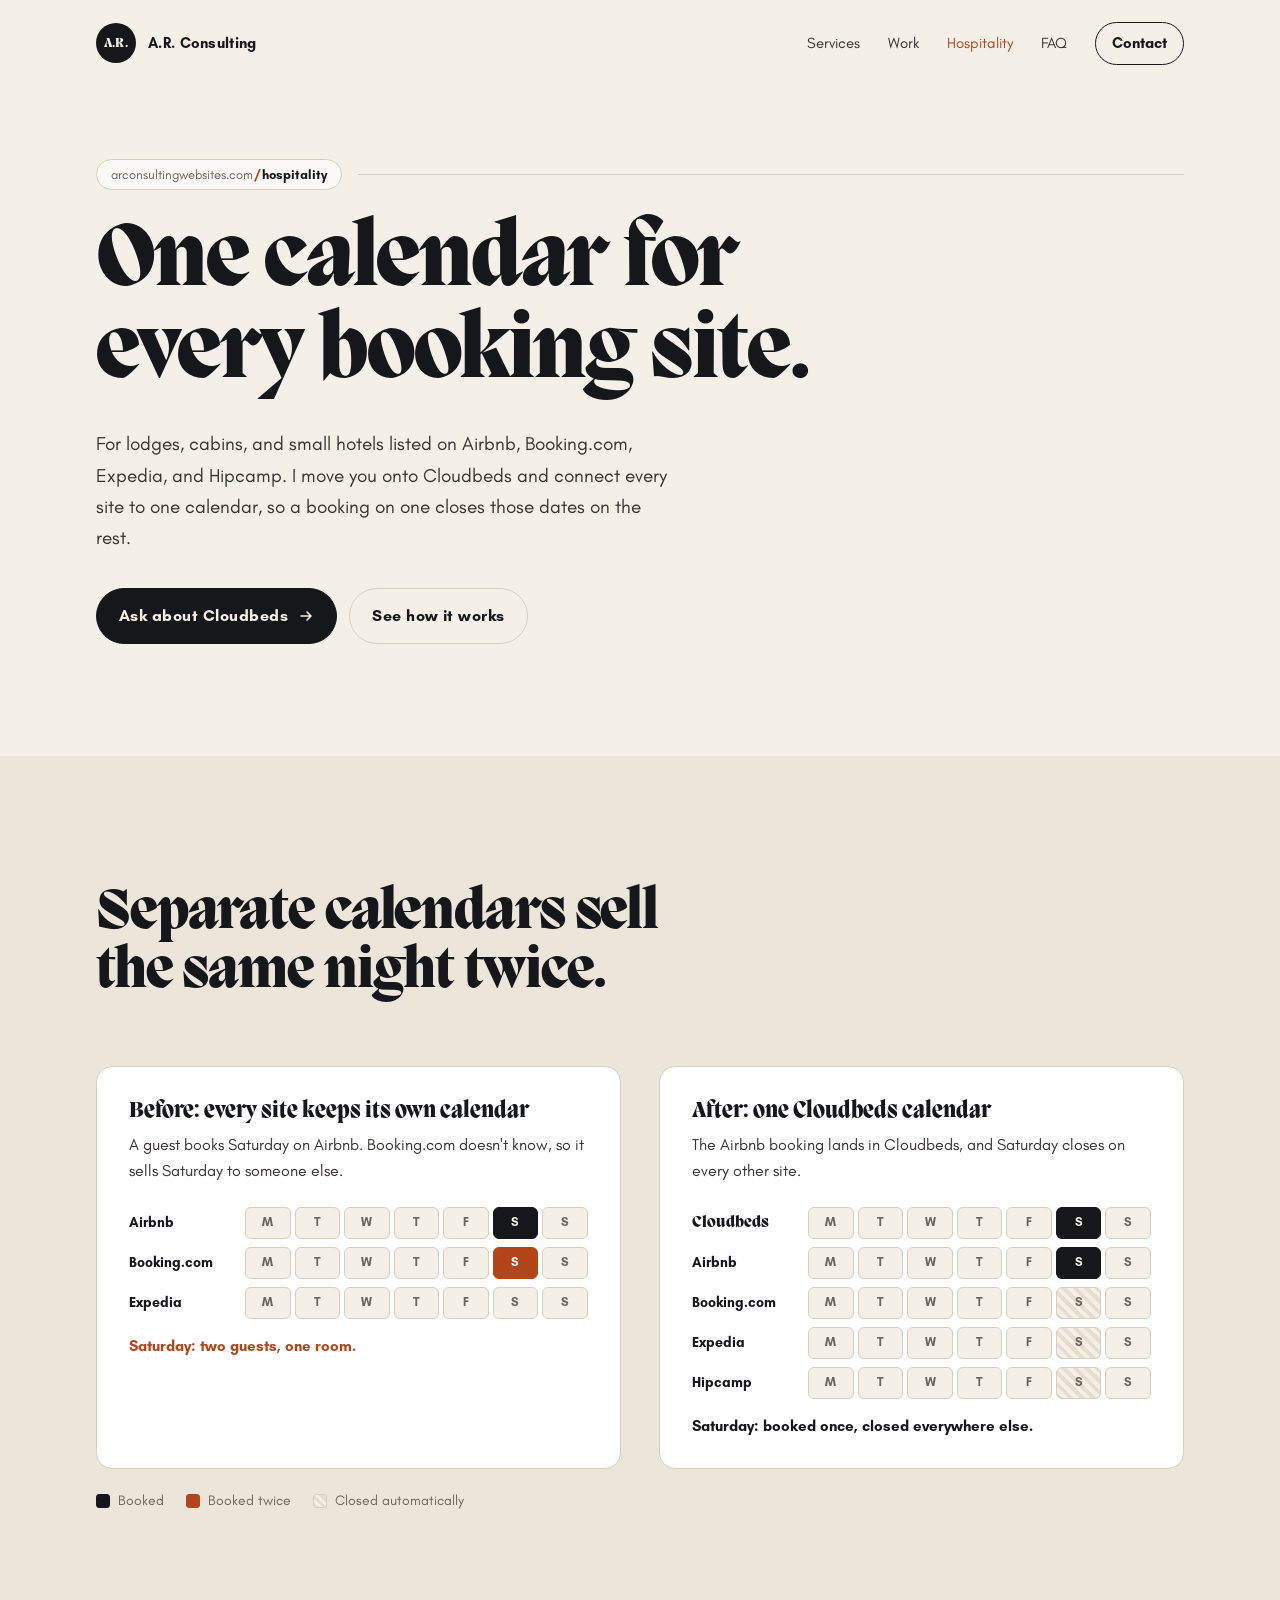
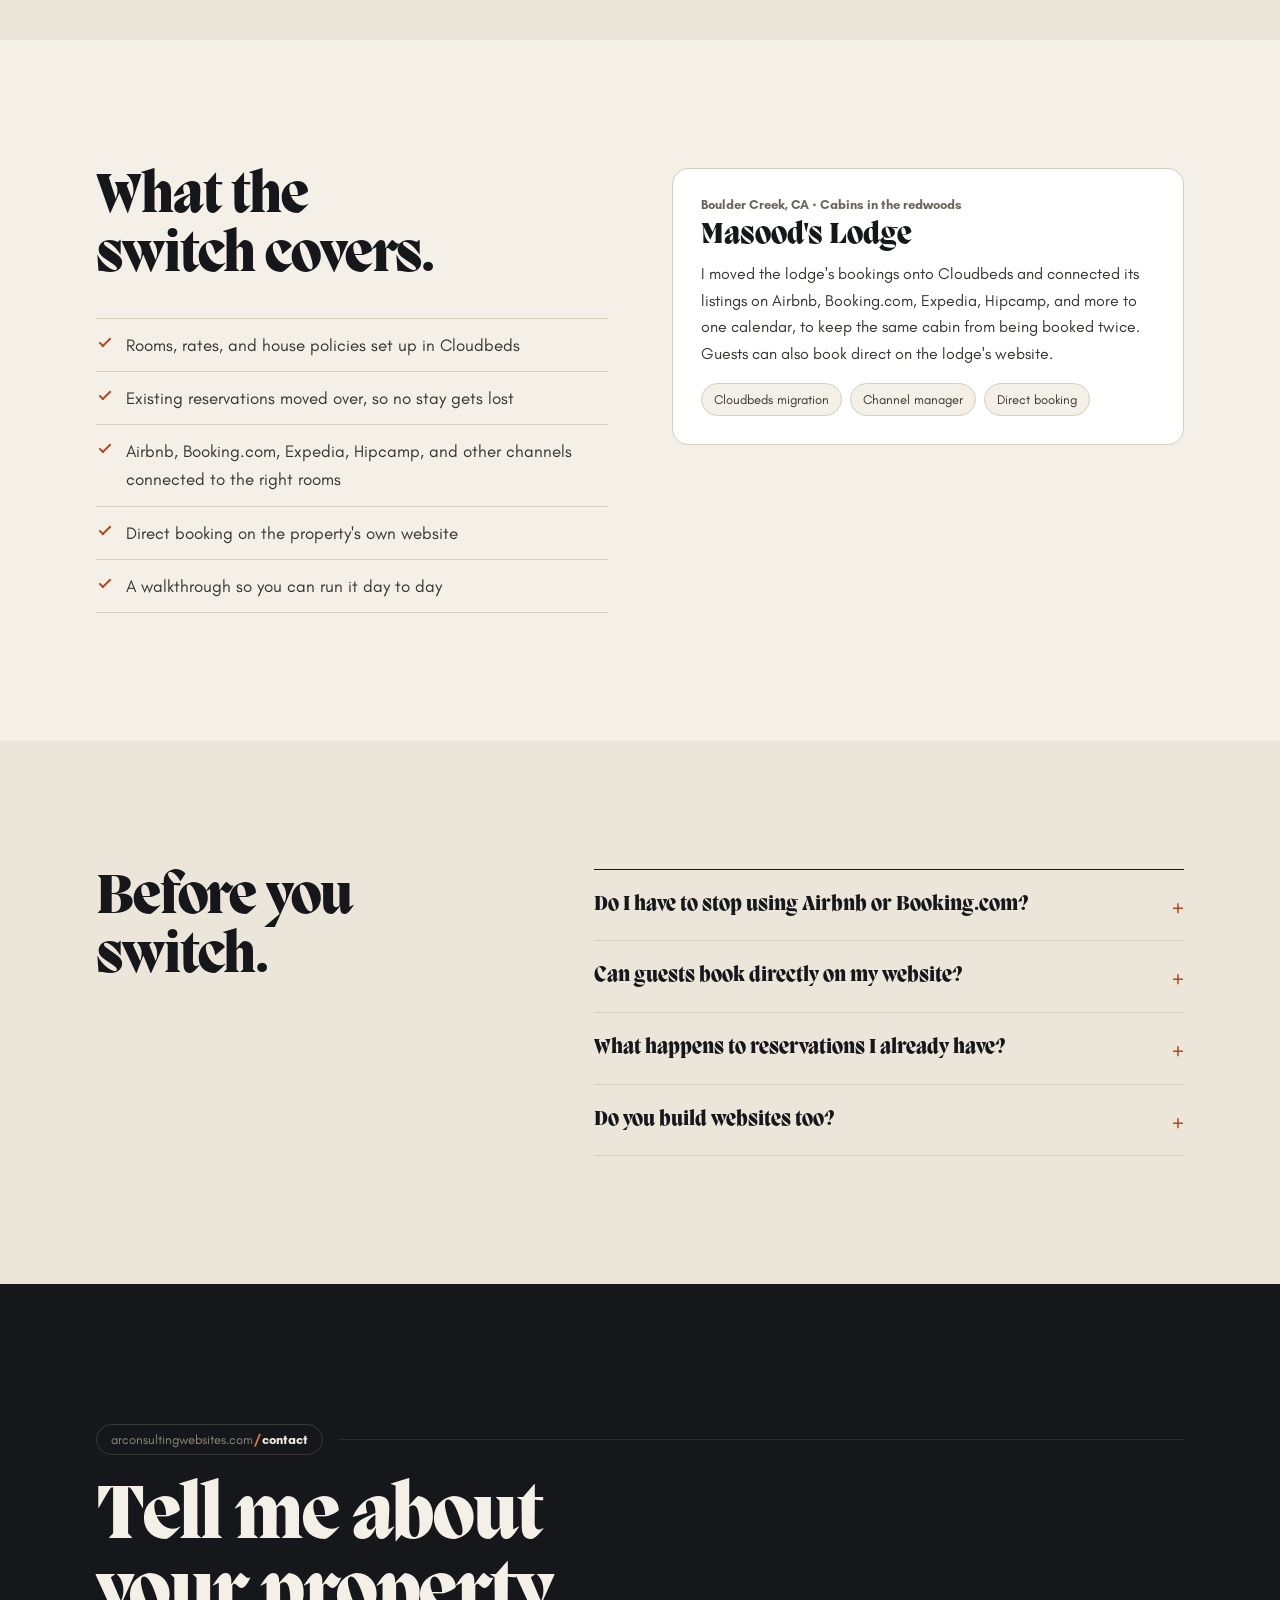
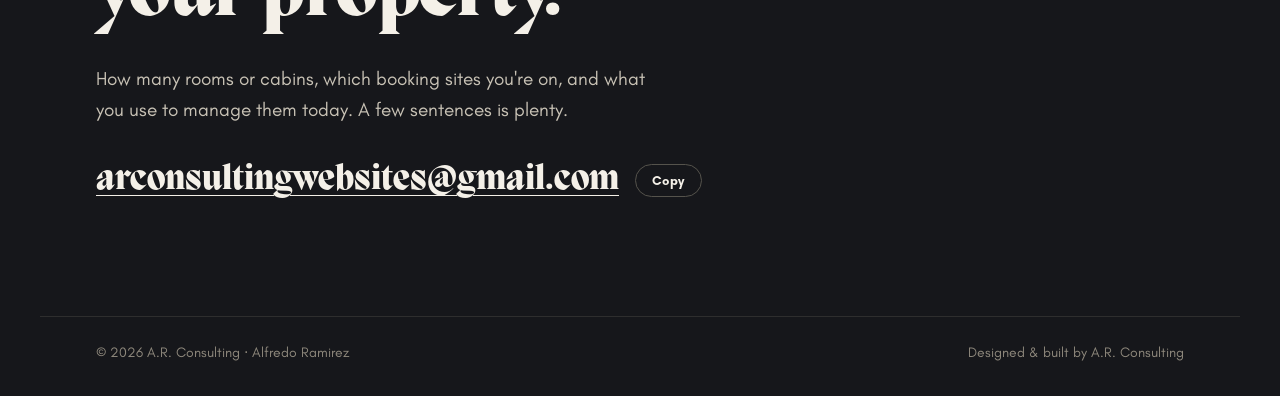
==== hospitality/index.html @ bae9ddf1 "Restructure: text hero, one-line services, /hospitality page, 404 section redirects, share images, W" ====
<!doctype html>
<html lang="en">
<head>
<meta charset="utf-8">
<meta name="viewport" content="width=device-width, initial-scale=1">
<title>Cloudbeds setup for lodges and small hotels | A.R. Consulting, Napa CA</title>
<meta name="description" content="Stop double bookings across Airbnb, Booking.com, Expedia, and Hipcamp. Alfredo Ramirez of A.R. Consulting moves lodges and small hotels onto Cloudbeds and connects every booking site to one calendar.">
<link rel="canonical" href="https://arconsultingwebsites.com/hospitality/">
<meta name="theme-color" content="#F4F0E8">
<meta property="og:type" content="website">
<meta property="og:site_name" content="A.R. Consulting">
<meta property="og:title" content="One calendar for every booking site · A.R. Consulting">
<meta property="og:description" content="Cloudbeds setup for lodges and small hotels: Airbnb, Booking.com, Expedia, and Hipcamp on one calendar.">
<meta property="og:url" content="https://arconsultingwebsites.com/hospitality/">
<meta property="og:image" content="https://arconsultingwebsites.com/assets/og-hospitality.jpg">
<meta property="og:image:width" content="1200">
<meta property="og:image:height" content="630">
<meta property="og:image:alt" content="One calendar for every booking site: Airbnb, Booking.com, Expedia, and Hipcamp connected to Cloudbeds.">
<meta name="twitter:card" content="summary_large_image">
<meta name="twitter:image" content="https://arconsultingwebsites.com/assets/og-hospitality.jpg">
<link rel="icon" href="../favicon.svg" type="image/svg+xml">
<link rel="preload" href="../fonts/migra/Migra-Extrabold.otf" as="font" type="font/otf" crossorigin>
<link rel="preload" href="../fonts/GlacialIndifference-Regular.woff2" as="font" type="font/woff2" crossorigin>
<link rel="stylesheet" href="../css/style.css?v=4">
<script>document.documentElement.classList.add('js')</script>
<script type="application/ld+json">
{"@context":"https://schema.org","@type":"Service","name":"Cloudbeds setup and channel manager migration","serviceType":"Hospitality booking system setup","description":"Moving lodges and small hotels onto Cloudbeds and connecting Airbnb, Booking.com, Expedia, Hipcamp, and the property's own website to one calendar to prevent double bookings.","url":"https://arconsultingwebsites.com/hospitality/","provider":{"@type":"ProfessionalService","name":"A.R. Consulting","url":"https://arconsultingwebsites.com/","email":"arconsultingwebsites@gmail.com","founder":{"@type":"Person","name":"Alfredo Ramirez"},"address":{"@type":"PostalAddress","addressLocality":"Napa","addressRegion":"CA","addressCountry":"US"}}}
</script>
</head>
<body>
<a class="skip" href="#main">Skip to content</a>

<header class="top wrap">
  <a class="brand" href="/"><span class="mono">A.R.</span><span class="brand-name">A.R. Consulting</span></a>
  <nav class="nav" aria-label="Main">
    <a href="/#services">Services</a><a href="/#work">Work</a><a href="/hospitality/" aria-current="page">Hospitality</a><a href="/#faq">FAQ</a>
    <a class="btn-sm" href="#contact">Contact</a>
  </nav>
</header>

<main id="main">
<section class="hero wrap" id="top">
  <div class="hero-copy">
    <div class="sec-top"><a class="path" href="#top"><span class="dom">arconsultingwebsites.com</span><b>/</b>hospitality</a></div>
    <h1 class="headline">One calendar for every booking site.</h1>
    <p class="sub">For lodges, cabins, and small hotels listed on Airbnb, Booking.com, Expedia, and Hipcamp. I move you onto Cloudbeds and connect every site to one calendar, so a booking on one closes those dates on the rest.</p>
    <div class="actions">
      <a class="btn" href="mailto:arconsultingwebsites@gmail.com?subject=Cloudbeds%20setup">Ask about Cloudbeds <svg class="arr" viewBox="0 0 16 16" width="16" height="16" aria-hidden="true"><path d="M3 8h10M9 4l4 4-4 4"/></svg></a>
      <a class="btn ghost" href="#how">See how it works</a>
    </div>
  </div>
</section>

<section class="section alt" id="how">
  <div class="wrap">
    <div class="sec-head" data-reveal>
      <h2 class="h2">Separate calendars sell the same night twice.</h2>
    </div>
    <div class="ba">
      <figure class="ba-panel" data-reveal>
        <p class="ba-title">Before: every site keeps its own calendar</p>
        <p class="ba-note">A guest books Saturday on Airbnb. Booking.com doesn't know, so it sells Saturday to someone else.</p>
        <div aria-hidden="true">
          <div class="cal"><span class="cal-name">Airbnb</span><ol class="days"><li>M</li><li>T</li><li>W</li><li>T</li><li>F</li><li class="booked">S</li><li>S</li></ol></div>
          <div class="cal"><span class="cal-name">Booking.com</span><ol class="days"><li>M</li><li>T</li><li>W</li><li>T</li><li>F</li><li class="clash">S</li><li>S</li></ol></div>
          <div class="cal"><span class="cal-name">Expedia</span><ol class="days"><li>M</li><li>T</li><li>W</li><li>T</li><li>F</li><li>S</li><li>S</li></ol></div>
        </div>
        <figcaption class="ba-flag">Saturday: two guests, one room.</figcaption>
      </figure>
      <figure class="ba-panel" data-reveal>
        <p class="ba-title">After: one Cloudbeds calendar</p>
        <p class="ba-note">The Airbnb booking lands in Cloudbeds, and Saturday closes on every other site.</p>
        <div aria-hidden="true">
          <div class="cal hubrow"><span class="cal-name">Cloudbeds</span><ol class="days"><li>M</li><li>T</li><li>W</li><li>T</li><li>F</li><li class="booked">S</li><li>S</li></ol></div>
          <div class="cal"><span class="cal-name">Airbnb</span><ol class="days"><li>M</li><li>T</li><li>W</li><li>T</li><li>F</li><li class="booked">S</li><li>S</li></ol></div>
          <div class="cal"><span class="cal-name">Booking.com</span><ol class="days"><li>M</li><li>T</li><li>W</li><li>T</li><li>F</li><li class="closed">S</li><li>S</li></ol></div>
          <div class="cal"><span class="cal-name">Expedia</span><ol class="days"><li>M</li><li>T</li><li>W</li><li>T</li><li>F</li><li class="closed">S</li><li>S</li></ol></div>
          <div class="cal"><span class="cal-name">Hipcamp</span><ol class="days"><li>M</li><li>T</li><li>W</li><li>T</li><li>F</li><li class="closed">S</li><li>S</li></ol></div>
        </div>
        <figcaption class="ba-flag good">Saturday: booked once, closed everywhere else.</figcaption>
      </figure>
    </div>
    <ul class="legend" aria-hidden="true"><li><i class="booked"></i>Booked</li><li><i class="clash"></i>Booked twice</li><li><i class="closed"></i>Closed automatically</li></ul>
  </div>
</section>

<section class="section" id="switch">
  <div class="wrap">
    <div class="hosp">
      <div data-reveal>
        <h2 class="h2">What the switch covers.</h2>
        <ul class="ticks">
          <li>Rooms, rates, and house policies set up in Cloudbeds</li>
          <li>Existing reservations moved over, so no stay gets lost</li>
          <li>Airbnb, Booking.com, Expedia, Hipcamp, and other channels connected to the right rooms</li>
          <li>Direct booking on the property's own website</li>
          <li>A walkthrough so you can run it day to day</li>
        </ul>
      </div>
      <article class="hosp-case" data-reveal>
        <p class="meta">Boulder Creek, CA · Cabins in the redwoods</p>
        <h3>Masood's Lodge</h3>
        <p>I moved the lodge's bookings onto Cloudbeds and connected its listings on Airbnb, Booking.com, Expedia, Hipcamp, and more to one calendar, to keep the same cabin from being booked twice. Guests can also book direct on the lodge's website.</p>
        <ul class="chips"><li>Cloudbeds migration</li><li>Channel manager</li><li>Direct booking</li></ul>
      </article>
    </div>
  </div>
</section>

<section class="section alt" id="faq">
  <div class="wrap">
    <div class="faq-wrap">
      <div data-reveal>
        <h2 class="h2">Before you switch.</h2>
      </div>
      <div class="faq" data-reveal>
        <details><summary>Do I have to stop using Airbnb or Booking.com?</summary><p>No. You keep every listing. Cloudbeds connects them to one calendar, so they stop competing for the same nights.</p></details>
        <details><summary>Can guests book directly on my website?</summary><p>Yes. Cloudbeds includes a booking page you can link from your website, the way Masood's Lodge does, so direct guests book into the same calendar.</p></details>
        <details><summary>What happens to reservations I already have?</summary><p>They move into Cloudbeds as part of the switch, so upcoming stays stay on the calendar.</p></details>
        <details><summary>Do you build websites too?</summary><p>Yes. That's most of what I do. See <a href="/#work">recent work</a>.</p></details>
      </div>
    </div>
  </div>
</section>

<section class="contact" id="contact">
  <div class="wrap">
    <div class="sec-top" data-reveal><a class="path" href="#contact"><span class="dom">arconsultingwebsites.com</span><b>/</b>contact</a></div>
    <div class="contact-grid">
      <div data-reveal>
        <h2 class="h2 xl">Tell me about your property.</h2>
        <p class="sub">How many rooms or cabins, which booking sites you're on, and what you use to manage them today. A few sentences is plenty.</p>
        <div class="email-row">
          <a class="email" href="mailto:arconsultingwebsites@gmail.com?subject=Cloudbeds%20setup">arconsultingwebsites@gmail.com</a>
          <button class="copy" type="button" data-copy="arconsultingwebsites@gmail.com">Copy</button>
          <span class="copied" role="status" aria-live="polite"></span>
        </div>
      </div>
    </div>
  </div>
  <footer class="wrap foot">
    <span>© <span data-year>2026</span> A.R. Consulting · Alfredo Ramirez</span>
    <span>Designed &amp; built by A.R. Consulting</span>
  </footer>
</section>
</main>
<script src="../js/main.js" defer></script>
</body>
</html>
---- css/style.css ----
/* Glacial Indifference: SIL Open Font License 1.1, see fonts/OFL.txt. Only Regular (400) and Bold (700) exist.
   The .woff2 files are the same fonts in a compressed container (converted with fontTools); .otf is the fallback. */
@font-face{font-family:"Glacial Indifference";src:url("../fonts/GlacialIndifference-Regular.woff2") format("woff2"),url("../fonts/GlacialIndifference-Regular.otf") format("opentype");font-weight:400;font-style:normal;font-display:swap}
@font-face{font-family:"Glacial Indifference";src:url("../fonts/GlacialIndifference-Bold.woff2") format("woff2"),url("../fonts/GlacialIndifference-Bold.otf") format("opentype");font-weight:700;font-style:normal;font-display:swap}
/* Migra Extrabold (Pangram Pangram, licensed by the owner). Only this one style is used.
   When the licensed download's .woff2 is added, list it first here and in the preload links. */
@font-face{font-family:"Migra";src:url("../fonts/migra/Migra-Extrabold.otf") format("opentype");font-weight:800;font-style:normal;font-display:swap}

:root{
  --paper:#F4F0E8; --paper-2:#ECE6DA; --ink:#16171B; --ink-2:#34332F; --muted:#6A655B; --rule:#D6CEBE;
  --accent:#B4451B; --accent-lt:#E8784A;
  --serif:"Migra", Georgia, "Times New Roman", serif;
  --sans:"Glacial Indifference", ui-sans-serif, system-ui, -apple-system, "Segoe UI", sans-serif;
  --wrap:1200px; --gutter:clamp(20px,5vw,56px);
  --ease:cubic-bezier(.2,.7,.2,1);
}
*,*::before,*::after{box-sizing:border-box}
html{scroll-behavior:smooth;-webkit-text-size-adjust:100%}
body{margin:0;background:var(--paper);color:var(--ink);font:400 17px/1.65 var(--sans);-webkit-font-smoothing:antialiased}
img{max-width:100%;height:auto;display:block}
a{color:inherit}
h1,h2,h3{font-weight:400}
.wrap{max-width:var(--wrap);margin:0 auto;padding:0 var(--gutter)}
.skip{position:absolute;left:-999px;top:8px;background:var(--ink);color:var(--paper);padding:8px 14px;border-radius:6px;z-index:10}
.skip:focus{left:8px}
:focus-visible{outline:2px solid var(--accent);outline-offset:3px;border-radius:4px}

/* header */
.top{display:flex;align-items:center;justify-content:space-between;padding-top:22px;padding-bottom:22px}
.brand{display:flex;align-items:center;gap:12px;text-decoration:none}
.mono{width:40px;height:40px;border-radius:50%;background:var(--ink);color:var(--paper);display:grid;place-items:center;font:800 13px/1 var(--serif);letter-spacing:.02em}
.brand-name{font-weight:700;font-size:15px;letter-spacing:.02em}
.nav{display:flex;align-items:center;gap:28px;font-size:15px}
.nav a{text-decoration:none;color:var(--ink-2)}
.nav a:hover,.nav a[aria-current="page"]{color:var(--accent)}
.nav .btn-sm{padding:8px 16px;border:1px solid var(--ink);border-radius:999px;color:var(--ink);font-weight:700}
.nav .btn-sm:hover{background:var(--ink);color:var(--paper)}
@media (max-width:760px){.nav a:not(.btn-sm){display:none}}

/* buttons */
.btn{display:inline-flex;align-items:center;gap:10px;padding:14px 22px;border-radius:999px;background:var(--ink);color:var(--paper);text-decoration:none;font-weight:700;font-size:16px;letter-spacing:.03em;border:1px solid var(--ink);transition:background .2s,border-color .2s,color .2s}
.btn:hover{background:var(--accent);border-color:var(--accent)}
.btn.ghost{background:transparent;color:var(--ink);border-color:var(--rule)}
.btn.ghost:hover{border-color:var(--ink)}
.arr{fill:none;stroke:currentColor;stroke-width:1.6;stroke-linecap:round;stroke-linejoin:round;transition:transform .2s var(--ease)}
.btn:hover .arr{transform:translateX(3px)}

/* Headings: no italics and no colored words. Each section opens with its address on a hairline,
   like the browser bars in the work screenshots. The accent color only marks things that do
   something: the slash in each address and links. Typed addresses (/services, /work...) are
   sent to the matching homepage section by 404.html; /hospitality is a real page. */
.sec-head{margin-bottom:clamp(40px,5vw,64px)}
.sec-top{display:flex;align-items:center;gap:16px;margin:0 0 26px}
.sec-top::after{content:"";flex:1;height:1px;background:var(--rule)}
.path{display:inline-flex;align-items:center;padding:8px 14px;border:1px solid var(--rule);border-radius:999px;background:#FBF9F5;font:700 13px/1 var(--sans);color:var(--ink);text-decoration:none;white-space:nowrap;transition:border-color .2s}
a.path:hover{border-color:var(--ink)}
.path .dom{font-weight:400;color:var(--muted)}
.path b{color:var(--accent);margin:0 1px}
.path svg{width:11px;height:11px;margin-right:8px;fill:none;stroke:var(--muted);stroke-width:1.6;stroke-linecap:round}
.h2{font:800 clamp(36px,4.4vw,60px)/1.05 var(--serif);letter-spacing:-.02em;margin:0;max-width:20ch;text-wrap:balance}
.split{display:grid;grid-template-columns:1.4fr 1fr;gap:32px;align-items:end}
.intro{margin:0;color:var(--ink-2);font-size:18px;max-width:40ch}

/* hero: text only until there's a photo of Alfredo to put beside it */
.hero{padding-top:clamp(32px,6vw,72px);padding-bottom:clamp(64px,9vw,112px)}
.headline{font:800 clamp(40px,7vw,100px)/1.03 var(--serif);letter-spacing:-.02em;margin:0;max-width:17ch;text-wrap:balance}
.headline a{text-decoration:underline;text-decoration-color:var(--accent);text-decoration-thickness:.07em;text-underline-offset:.12em;transition:color .2s}
.headline a:hover{color:var(--accent)}
.sub{color:var(--ink-2);max-width:52ch;margin:28px 0 0;font-size:19px}
.sub a{text-decoration-color:var(--accent);text-underline-offset:3px}
.sub a:hover{color:var(--accent)}
.actions{display:flex;flex-wrap:wrap;gap:12px;margin-top:34px}
@keyframes rise{from{opacity:0;transform:translateY(12px)}to{opacity:1;transform:none}}
@keyframes nudge{from{transform:translateY(12px)}to{transform:none}}
.hero-copy>*{animation:rise .8s var(--ease) both}
.hero-copy>.headline{animation-name:nudge}
.hero-copy>:nth-child(2){animation-delay:.08s}
.hero-copy>:nth-child(3){animation-delay:.16s}
.hero-copy>:nth-child(4){animation-delay:.24s}

/* sections */
.section{padding:clamp(72px,10vw,128px) 0}
.section.alt{background:var(--paper-2)}

/* services: one line each */
.svc{display:grid;grid-template-columns:repeat(3,1fr);gap:clamp(24px,4vw,56px);border-top:1px solid var(--ink)}
.svc-col{padding-top:24px}
.svc-tag{font:700 14px/1.2 var(--sans);color:var(--accent);margin:0 0 6px}
.svc dl{margin:0}
.svc dl div{padding:16px 0;border-bottom:1px solid var(--rule)}
.svc dt{font:800 21px/1.2 var(--serif);margin:0 0 6px}
.svc dd{margin:0;color:var(--ink-2);font-size:16px;line-height:1.5}
.svc dd a{color:var(--accent);font-weight:700;text-underline-offset:3px}

/* browser frames around the work screenshots */
.frame{display:block;background:#fff;border:1px solid var(--rule);border-radius:12px;overflow:hidden;text-decoration:none;box-shadow:0 30px 60px -30px rgba(40,30,15,.35),0 12px 24px -12px rgba(40,30,15,.15)}
.mock-bar{display:flex;align-items:center;gap:12px;padding:10px 12px;border-bottom:1px solid #EEE9DF;background:#FBF9F5}
.dots{display:flex;gap:6px}
.dots i{width:9px;height:9px;border-radius:50%;background:#E3DCCD}
.mock-url{flex:1;background:#F1ECE3;border-radius:999px;padding:5px 12px;font:400 12px/1.2 var(--sans);color:var(--muted);white-space:nowrap;overflow:hidden;text-overflow:ellipsis}

/* work */
.cases{display:grid;grid-template-columns:repeat(6,1fr);gap:clamp(40px,5vw,64px) clamp(24px,3vw,40px)}
.case{grid-column:span 3;scroll-margin-top:24px}
.case.sm{grid-column:span 2}
.case .frame{transition:transform .3s var(--ease)}
.case .frame:hover{transform:translateY(-4px)}
.case h3{font:800 clamp(32px,3vw,42px)/1.05 var(--serif);margin:6px 0 12px}
.case.sm h3{font-size:28px}
.case>p:not(.meta){color:var(--ink-2);margin:0 0 18px}
.case.sm>p:not(.meta){font-size:16px}
.meta{font:700 13px/1.3 var(--sans);color:var(--muted);margin:28px 0 0}
.chips{list-style:none;display:flex;flex-wrap:wrap;gap:8px;margin:0;padding:0}
.chips li{font-size:13px;padding:5px 12px;border:1px solid var(--rule);border-radius:999px;color:var(--ink-2);background:var(--paper)}

/* hospitality: homepage teaser, and the /hospitality page */
.teaser{display:grid;grid-template-columns:1.1fr .9fr;gap:clamp(32px,5vw,72px);align-items:center}
.teaser p{color:var(--ink-2);margin:20px 0 28px;max-width:52ch}
.sync{margin:0;display:grid;grid-template-columns:minmax(0,1fr) 44px minmax(0,1fr);align-items:stretch}
.channels{grid-column:1;list-style:none;margin:0;padding:0;display:grid;gap:10px}
.channels li{position:relative;background:#fff;border:1px solid var(--rule);border-radius:999px;padding:11px 16px;font-weight:700;font-size:15px;white-space:nowrap}
.channels li.own{border-style:dashed;background:transparent}
.channels li::after{content:"";position:absolute;left:100%;top:50%;width:44px;border-top:2px solid var(--accent)}
.hub{grid-column:3;background:var(--ink);color:var(--paper);border-radius:18px;padding:24px;display:flex;flex-direction:column;justify-content:center;gap:10px}
.hub-name{font:800 30px/1 var(--serif)}
.hub-sub{color:#C9C3B6;font-size:15px;line-height:1.5}
.hosp{display:grid;grid-template-columns:1fr 1fr;gap:clamp(32px,5vw,72px);align-items:start}
.ticks{list-style:none;margin:32px 0 0;padding:0;border-top:1px solid var(--rule)}
.ticks li{position:relative;padding:12px 0 12px 30px;border-bottom:1px solid var(--rule);color:var(--ink-2)}
.ticks li::before{content:"";position:absolute;left:3px;top:19px;width:12px;height:6px;border-left:2px solid var(--accent);border-bottom:2px solid var(--accent);transform:rotate(-45deg)}
.hosp-case{background:#fff;border:1px solid var(--rule);border-radius:16px;padding:28px}
.hosp-case .meta{margin:0}
.hosp-case h3{font:800 30px/1.05 var(--serif);margin:6px 0 10px}
.hosp-case>p:not(.meta){color:var(--ink-2);margin:0 0 16px;font-size:16px}

/* before/after calendars: same week on each booking site */
.ba{display:grid;grid-template-columns:1fr 1fr;gap:clamp(20px,3vw,40px)}
.ba-panel{margin:0;background:#fff;border:1px solid var(--rule);border-radius:16px;padding:clamp(20px,3vw,32px)}
.ba-title{font:800 22px/1.2 var(--serif);margin:0 0 6px}
.ba-note{color:var(--ink-2);font-size:16px;margin:0 0 22px}
.cal{display:grid;grid-template-columns:104px 1fr;align-items:center;gap:12px;margin:0 0 8px}
.cal-name{font-weight:700;font-size:14px}
.cal.hubrow .cal-name{font:800 16px/1 var(--serif)}
.days{list-style:none;margin:0;padding:0;display:grid;grid-template-columns:repeat(7,1fr);gap:4px}
.days li{height:32px;border-radius:6px;background:var(--paper);border:1px solid var(--rule);display:grid;place-items:center;font-size:12px;font-weight:700;color:var(--muted)}
.days li.booked{background:var(--ink);border-color:var(--ink);color:var(--paper)}
.days li.clash{background:var(--accent);border-color:var(--accent);color:#fff}
.days li.closed{background:repeating-linear-gradient(45deg,#E4DDD0 0 4px,#F4F0E8 4px 8px)}
.ba-flag{margin:18px 0 0;font:700 15px/1.3 var(--sans);color:var(--accent)}
.ba-flag.good{color:var(--ink)}
.legend{list-style:none;margin:20px 0 0;padding:0;display:flex;flex-wrap:wrap;gap:8px 22px;font-size:14px;color:var(--muted)}
.legend li{display:flex;align-items:center;gap:8px}
.legend i{width:14px;height:14px;border-radius:3px;border:1px solid var(--rule)}
.legend i.booked{background:var(--ink);border-color:var(--ink)}
.legend i.clash{background:var(--accent);border-color:var(--accent)}
.legend i.closed{background:repeating-linear-gradient(45deg,#E4DDD0 0 3px,#F4F0E8 3px 6px)}

/* about */
.about{display:grid;grid-template-columns:5fr 7fr;gap:clamp(32px,6vw,96px)}
.about-body p{margin:0 0 18px;color:var(--ink-2);max-width:60ch}
.about-body .big{font:400 clamp(21px,2vw,25px)/1.45 var(--sans);color:var(--ink)}
.facts{display:grid;grid-template-columns:1fr 1fr;gap:0 32px;margin:36px 0 0;border-top:1px solid var(--rule)}
.facts div{padding:16px 0;border-bottom:1px solid var(--rule)}
.facts dt{font:700 13px/1.2 var(--sans);color:var(--muted);margin-bottom:6px}
.facts dd{margin:0}

/* faq */
.faq-wrap{display:grid;grid-template-columns:5fr 7fr;gap:clamp(32px,6vw,96px)}
.faq{border-top:1px solid var(--ink)}
.faq details{border-bottom:1px solid var(--rule)}
.faq summary{list-style:none;cursor:pointer;display:flex;justify-content:space-between;gap:24px;padding:22px 0;font:800 clamp(18px,1.6vw,21px)/1.3 var(--serif)}
.faq summary::-webkit-details-marker{display:none}
.faq summary::after{content:"+";font:400 26px/1 var(--sans);color:var(--accent);transition:transform .2s var(--ease)}
.faq details[open] summary::after{transform:rotate(45deg)}
.faq details p{margin:0 0 24px;color:var(--ink-2);max-width:60ch}

/* contact */
.contact{background:var(--ink);color:var(--paper);padding-top:clamp(80px,11vw,140px)}
.contact .sub{color:#C9C3B6}
.contact .sec-top::after{background:#2E2E2E}
.contact .path{background:transparent;border-color:#3A3A3A;color:var(--paper)}
.contact a.path:hover{border-color:var(--paper)}
.contact .path .dom{color:#8F897D}
.contact .path b{color:var(--accent-lt)}
.contact-grid{display:grid;grid-template-columns:2fr 1fr;gap:48px;align-items:end}
.h2.xl{font-size:clamp(44px,6vw,88px);line-height:1;max-width:14ch}
.email-row{display:flex;align-items:center;flex-wrap:wrap;gap:16px;margin-top:36px}
.email{font:800 clamp(17px,5.2vw,34px)/1.15 var(--serif);font-variant-numeric:lining-nums;text-decoration:underline;text-decoration-thickness:1px;text-underline-offset:6px;overflow-wrap:anywhere}
.email:hover{color:var(--accent-lt)}
.copy{font:700 13px/1 var(--sans);letter-spacing:.03em;padding:9px 16px;border-radius:999px;border:1px solid #55534C;background:transparent;color:var(--paper);cursor:pointer}
.copy:hover{border-color:var(--paper)}
.copied{font:700 12px/1 var(--sans);color:var(--accent-lt)}
address{font-style:normal;color:#C9C3B6;line-height:1.7;border-left:1px solid #3A3A3A;padding-left:24px}
address strong{display:block;color:var(--paper);font:800 24px/1.2 var(--serif);margin-bottom:6px}
.foot{display:flex;justify-content:space-between;flex-wrap:wrap;gap:12px;margin-top:clamp(72px,9vw,120px);padding-top:24px;padding-bottom:32px;border-top:1px solid #2E2E2E;font-size:14px;color:#8F897D}

/* page not found */
.nf{padding-top:clamp(40px,8vw,96px);padding-bottom:clamp(96px,14vw,180px)}
.nf .sub a{color:var(--ink);text-decoration-color:var(--accent)}

/* reveal */
.js [data-reveal]{opacity:0;transform:translateY(16px);transition:opacity .7s var(--ease),transform .7s var(--ease)}
.js [data-reveal].in{opacity:1;transform:none}

@media (max-width:900px){
  .split,.about,.faq-wrap,.contact-grid,.hosp,.teaser,.ba{grid-template-columns:1fr}
  .cases{grid-template-columns:1fr 1fr}
  .case,.case.sm{grid-column:auto}
  .case:first-child{grid-column:1/-1}
  address{border-left:0;padding-left:0}
}
@media (max-width:760px){
  .svc{grid-template-columns:1fr;gap:0}
  .svc-col{padding-top:20px}
}
@media (max-width:600px){
  .cases,.facts{grid-template-columns:1fr}
  .path{font-size:12px;padding:7px 12px}
  .sync{grid-template-columns:1fr}
  .channels{display:flex;flex-wrap:wrap;gap:8px}
  .channels li::after{display:none}
  .hub{grid-column:1;margin-top:14px}
  .cal{grid-template-columns:86px 1fr;gap:8px}
  .days li{height:28px;font-size:11px}
}
@media (prefers-reduced-motion:reduce){
  html{scroll-behavior:auto}
  *,*::before,*::after{animation:none!important;transition:none!important}
  .js [data-reveal]{opacity:1;transform:none}
}
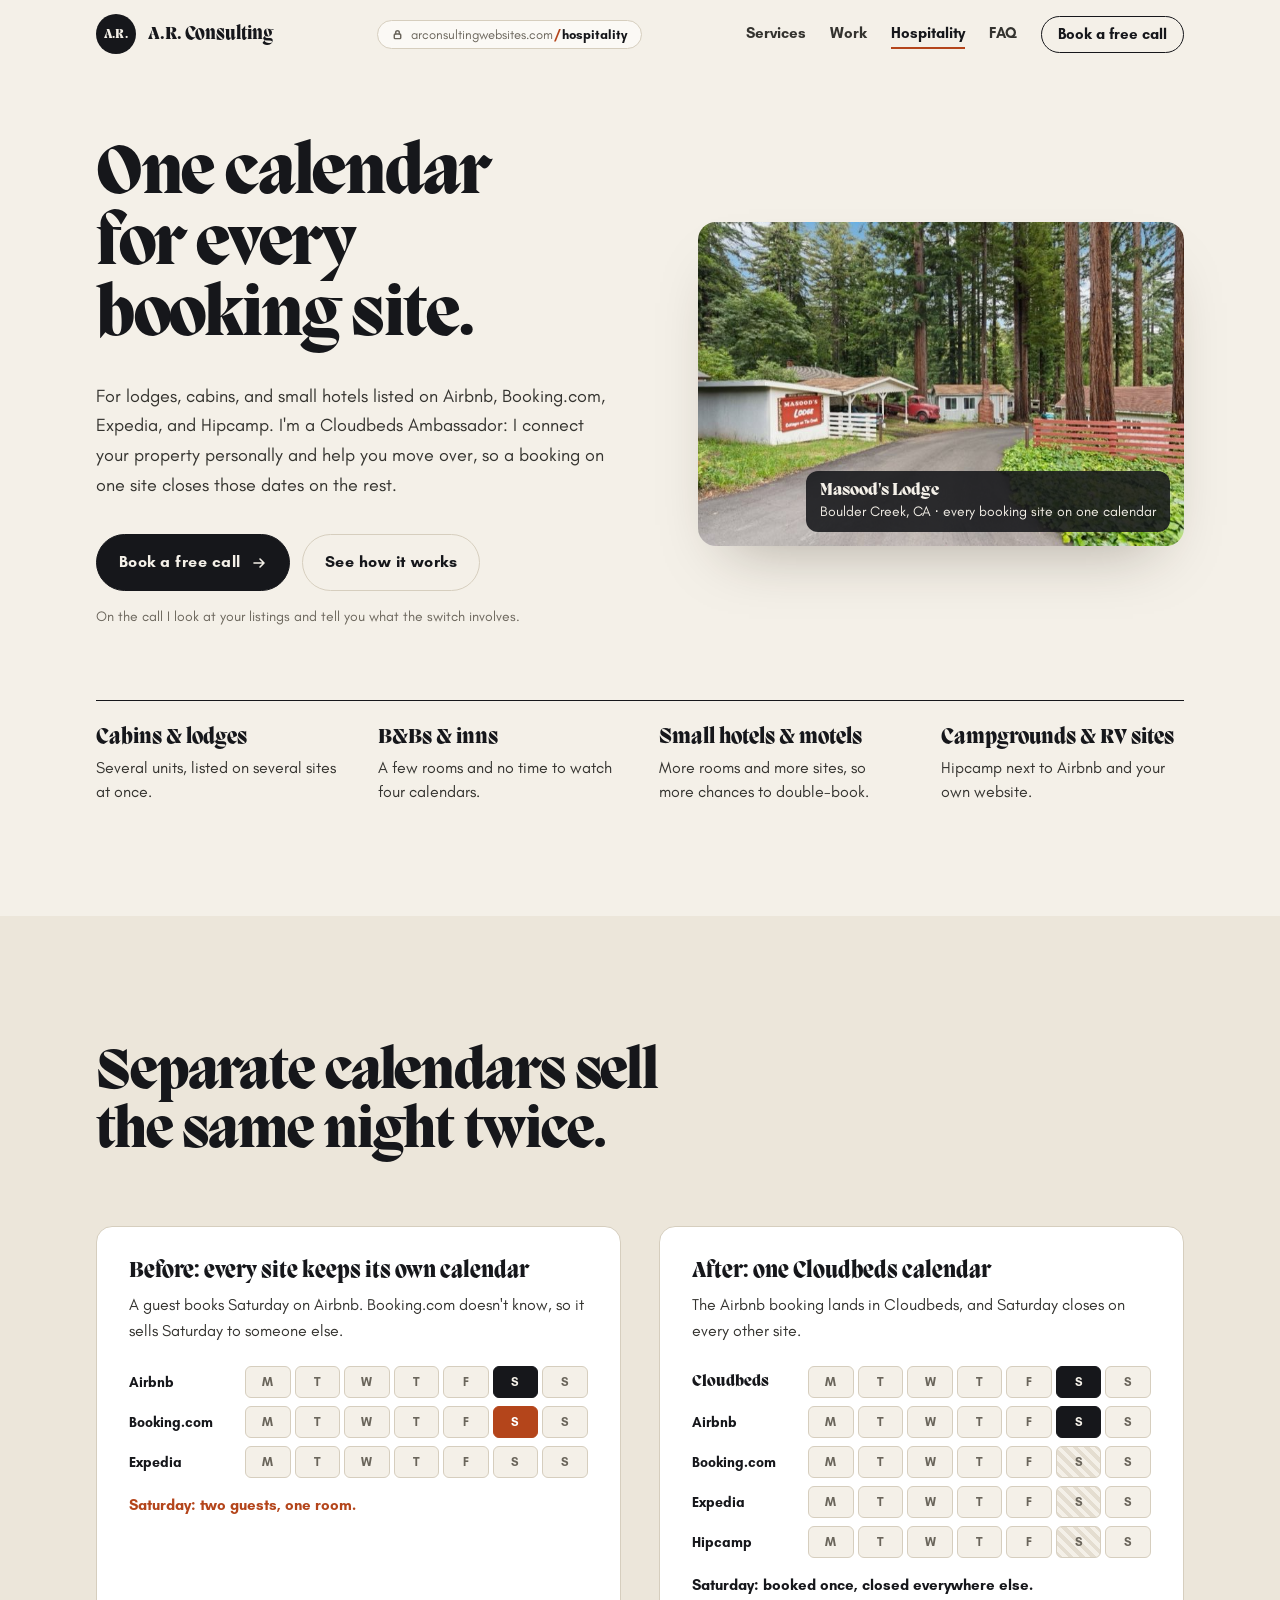
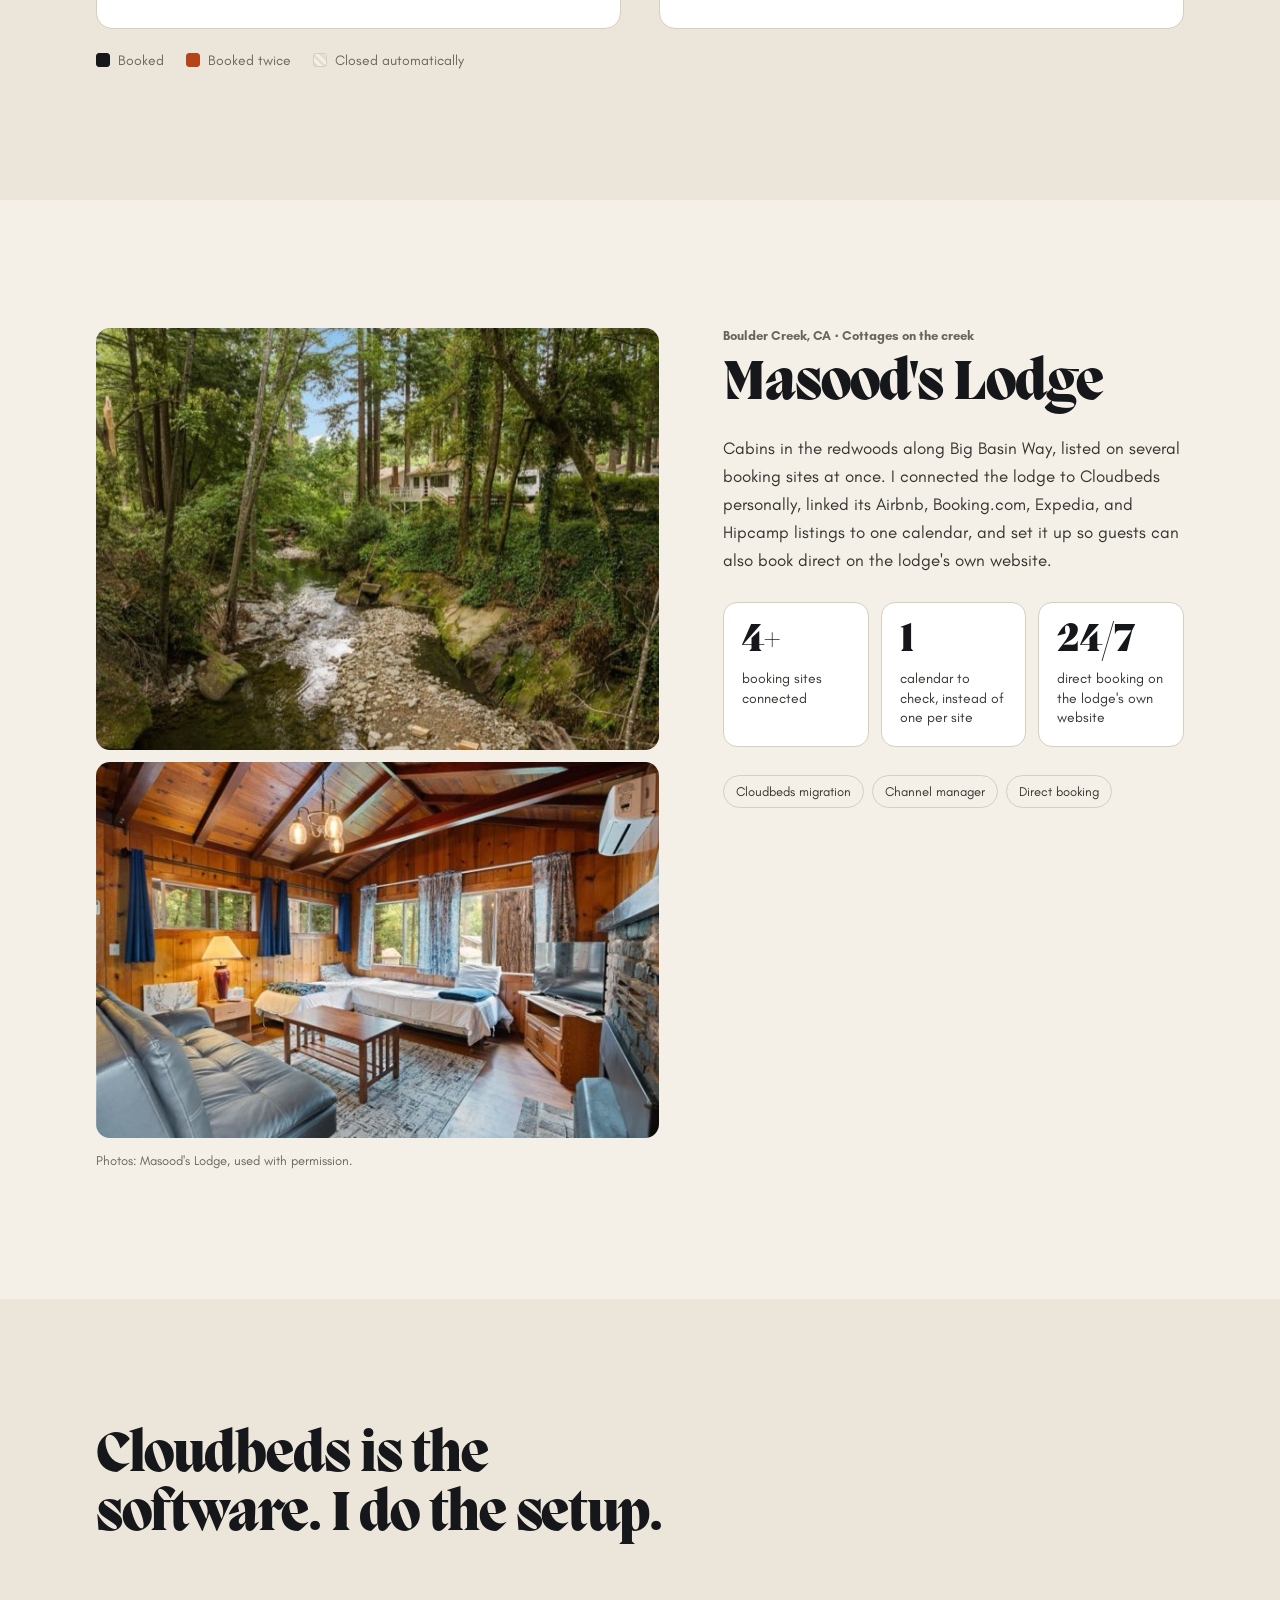
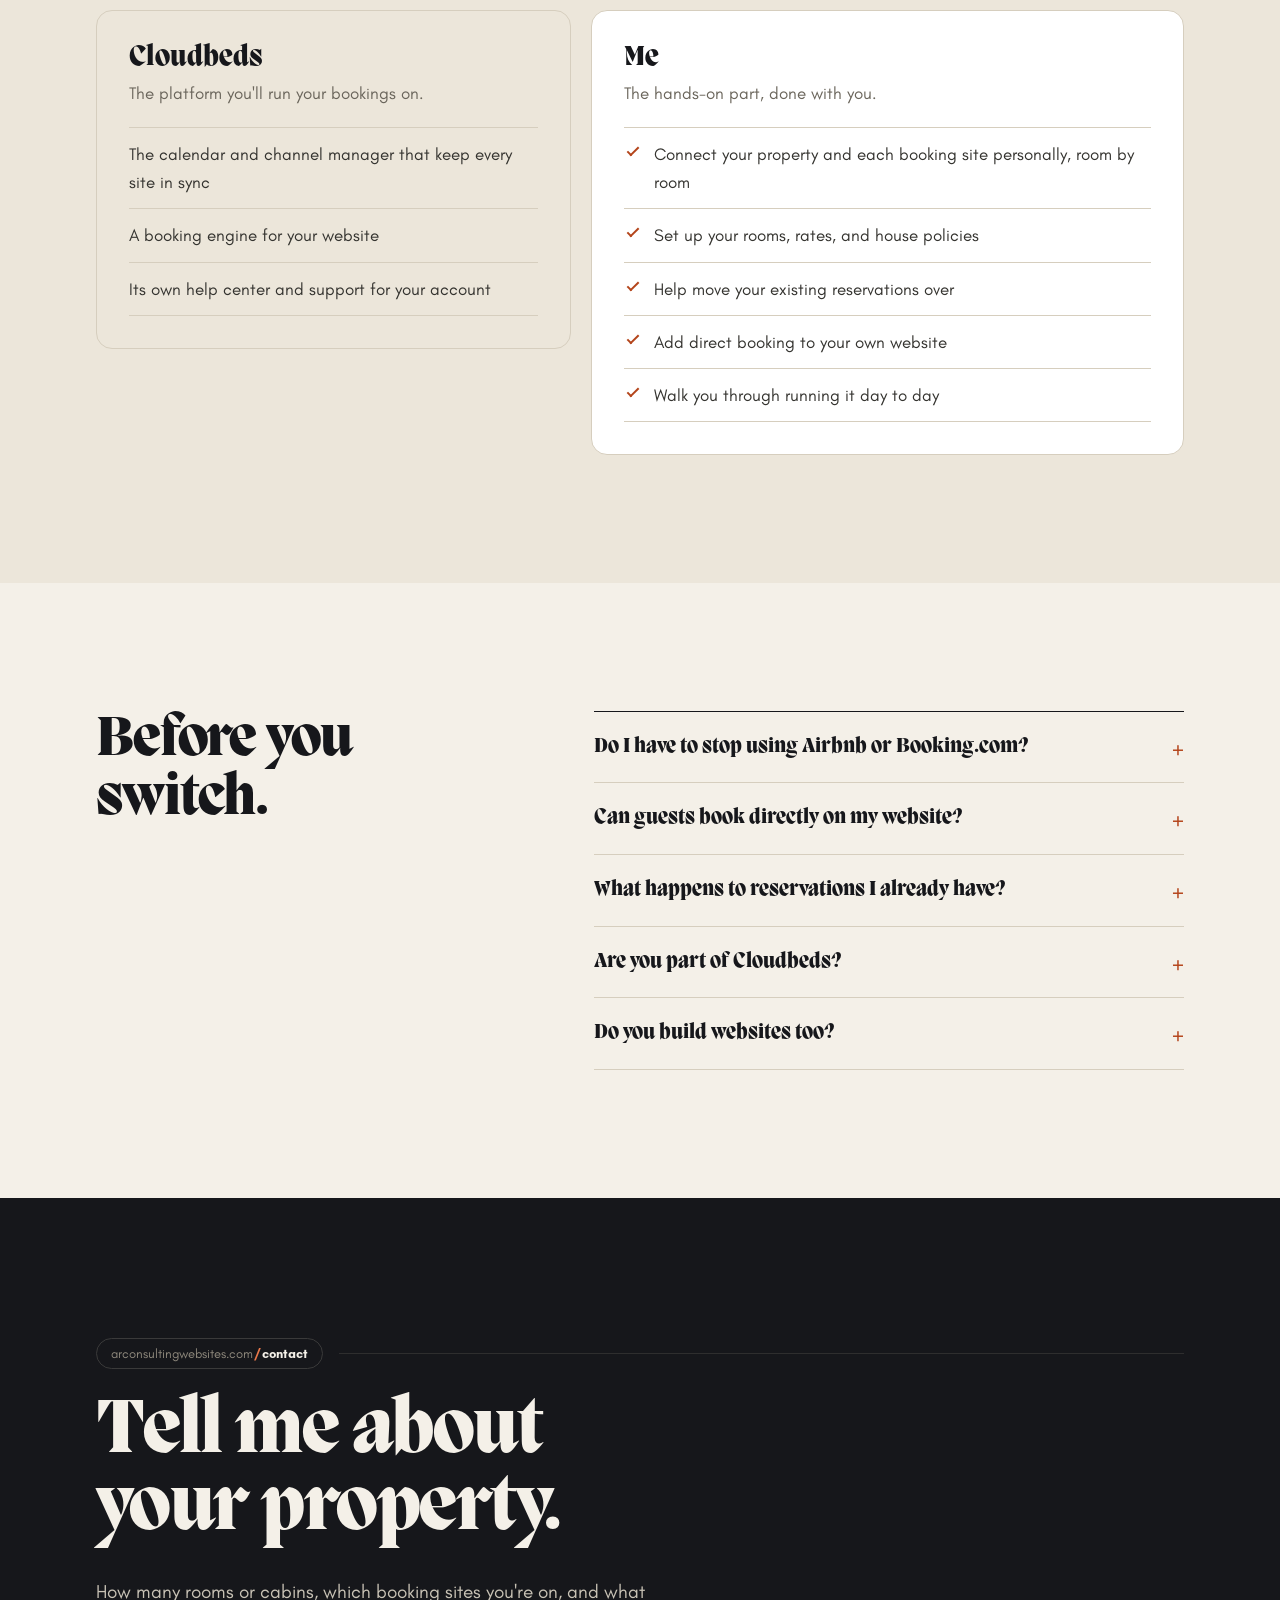
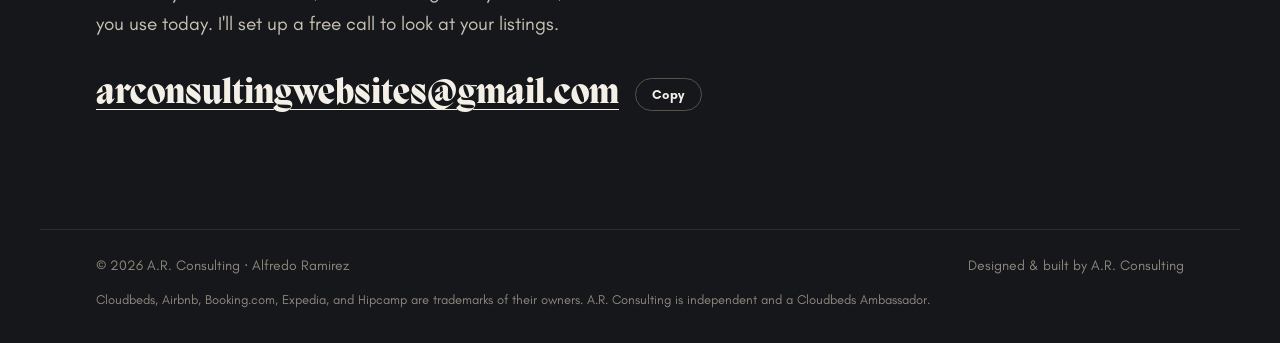
==== commit f8d6b387: "Sticky address-bar navigation with phone menu; hospitality page with Masood's photos, Ambassador not" ====
--- a/hospitality/index.html
+++ b/hospitality/index.html
@@ -4,54 +4,79 @@
 <meta charset="utf-8">
 <meta name="viewport" content="width=device-width, initial-scale=1">
 <title>Cloudbeds setup for lodges and small hotels | A.R. Consulting, Napa CA</title>
-<meta name="description" content="Stop double bookings across Airbnb, Booking.com, Expedia, and Hipcamp. Alfredo Ramirez of A.R. Consulting moves lodges and small hotels onto Cloudbeds and connects every booking site to one calendar.">
+<meta name="description" content="Stop double bookings across Airbnb, Booking.com, Expedia, and Hipcamp. Alfredo Ramirez, a Cloudbeds Ambassador, connects lodges and small hotels to Cloudbeds personally and helps them move over.">
 <link rel="canonical" href="https://arconsultingwebsites.com/hospitality/">
 <meta name="theme-color" content="#F4F0E8">
 <meta property="og:type" content="website">
 <meta property="og:site_name" content="A.R. Consulting">
 <meta property="og:title" content="One calendar for every booking site · A.R. Consulting">
-<meta property="og:description" content="Cloudbeds setup for lodges and small hotels: Airbnb, Booking.com, Expedia, and Hipcamp on one calendar.">
+<meta property="og:description" content="Cloudbeds setup for lodges and small hotels, from a Cloudbeds Ambassador: Airbnb, Booking.com, Expedia, and Hipcamp on one calendar.">
 <meta property="og:url" content="https://arconsultingwebsites.com/hospitality/">
 <meta property="og:image" content="https://arconsultingwebsites.com/assets/og-hospitality.jpg">
 <meta property="og:image:width" content="1200">
 <meta property="og:image:height" content="630">
-<meta property="og:image:alt" content="One calendar for every booking site: Airbnb, Booking.com, Expedia, and Hipcamp connected to Cloudbeds.">
+<meta property="og:image:alt" content="One calendar for every booking site, with a photo of Masood's Lodge in the redwoods.">
 <meta name="twitter:card" content="summary_large_image">
 <meta name="twitter:image" content="https://arconsultingwebsites.com/assets/og-hospitality.jpg">
-<link rel="icon" href="../favicon.svg" type="image/svg+xml">
+<link rel="icon" href="/favicon.ico" sizes="48x48">
+<link rel="icon" href="/favicon.svg" type="image/svg+xml">
+<link rel="apple-touch-icon" href="/apple-touch-icon.png">
 <link rel="preload" href="../fonts/migra/Migra-Extrabold.otf" as="font" type="font/otf" crossorigin>
 <link rel="preload" href="../fonts/GlacialIndifference-Regular.woff2" as="font" type="font/woff2" crossorigin>
-<link rel="stylesheet" href="../css/style.css?v=4">
+<link rel="stylesheet" href="../css/style.css?v=6">
 <script>document.documentElement.classList.add('js')</script>
 <script type="application/ld+json">
-{"@context":"https://schema.org","@type":"Service","name":"Cloudbeds setup and channel manager migration","serviceType":"Hospitality booking system setup","description":"Moving lodges and small hotels onto Cloudbeds and connecting Airbnb, Booking.com, Expedia, Hipcamp, and the property's own website to one calendar to prevent double bookings.","url":"https://arconsultingwebsites.com/hospitality/","provider":{"@type":"ProfessionalService","name":"A.R. Consulting","url":"https://arconsultingwebsites.com/","email":"arconsultingwebsites@gmail.com","founder":{"@type":"Person","name":"Alfredo Ramirez"},"address":{"@type":"PostalAddress","addressLocality":"Napa","addressRegion":"CA","addressCountry":"US"}}}
+{"@context":"https://schema.org","@type":"Service","name":"Cloudbeds setup and channel manager migration","serviceType":"Hospitality booking system setup","description":"A Cloudbeds Ambassador connects lodges and small hotels to Cloudbeds personally, links Airbnb, Booking.com, Expedia, Hipcamp, and the property's own website to one calendar to prevent double bookings, and helps move existing reservations over.","url":"https://arconsultingwebsites.com/hospitality/","image":"https://arconsultingwebsites.com/assets/hosp/masoods-sign-1200.jpg","provider":{"@type":"ProfessionalService","name":"A.R. Consulting","url":"https://arconsultingwebsites.com/","email":"arconsultingwebsites@gmail.com","founder":{"@type":"Person","name":"Alfredo Ramirez"},"address":{"@type":"PostalAddress","addressLocality":"Napa","addressRegion":"CA","addressCountry":"US"}}}
 </script>
 </head>
 <body>
 <a class="skip" href="#main">Skip to content</a>
 
-<header class="top wrap">
-  <a class="brand" href="/"><span class="mono">A.R.</span><span class="brand-name">A.R. Consulting</span></a>
-  <nav class="nav" aria-label="Main">
-    <a href="/#services">Services</a><a href="/#work">Work</a><a href="/hospitality/" aria-current="page">Hospitality</a><a href="/#faq">FAQ</a>
-    <a class="btn-sm" href="#contact">Contact</a>
+<header class="bar" id="bar">
+  <div class="wrap bar-in">
+    <a class="brand" href="/"><span class="mono">A.R.</span><span class="brand-name">A.R. Consulting</span></a>
+    <a class="where" href="#top"><svg viewBox="0 0 12 12" aria-hidden="true"><rect x="2.5" y="5.5" width="7" height="5" rx="1"/><path d="M4 5.5V4a2 2 0 0 1 4 0v1.5"/></svg><span class="where-dom">arconsultingwebsites.com</span><b>/</b><span data-where>hospitality</span></a>
+    <nav class="nav" aria-label="Main">
+      <a href="/#services">Services</a><a href="/#work">Work</a><a href="/hospitality/" aria-current="page">Hospitality</a><a href="#faq">FAQ</a>
+      <a class="btn-sm" href="#contact">Book a free call</a>
+    </nav>
+    <button class="menu-btn" type="button" aria-expanded="false" aria-controls="menu">Menu</button>
+  </div>
+</header>
+<div class="menu" id="menu" hidden>
+  <nav aria-label="Menu">
+    <a href="/#services">Services</a><a href="/#work">Work</a><a href="/hospitality/" aria-current="page">Hospitality</a><a href="#faq">FAQ</a><a class="menu-cta" href="#contact">Book a free call</a>
   </nav>
-</header>
+  <p class="menu-mail"><a href="mailto:arconsultingwebsites@gmail.com?subject=Free%20call%3A%20Cloudbeds%20setup">arconsultingwebsites@gmail.com</a></p>
+</div>
 
 <main id="main">
-<section class="hero wrap" id="top">
-  <div class="hero-copy">
-    <div class="sec-top"><a class="path" href="#top"><span class="dom">arconsultingwebsites.com</span><b>/</b>hospitality</a></div>
-    <h1 class="headline">One calendar for every booking site.</h1>
-    <p class="sub">For lodges, cabins, and small hotels listed on Airbnb, Booking.com, Expedia, and Hipcamp. I move you onto Cloudbeds and connect every site to one calendar, so a booking on one closes those dates on the rest.</p>
-    <div class="actions">
-      <a class="btn" href="mailto:arconsultingwebsites@gmail.com?subject=Cloudbeds%20setup">Ask about Cloudbeds <svg class="arr" viewBox="0 0 16 16" width="16" height="16" aria-hidden="true"><path d="M3 8h10M9 4l4 4-4 4"/></svg></a>
-      <a class="btn ghost" href="#how">See how it works</a>
-    </div>
-  </div>
-</section>
-
-<section class="section alt" id="how">
+<section class="hero wrap" id="top" data-path="hospitality">
+  <div class="hero-split">
+    <div class="hero-copy">
+      <h1 class="headline">One calendar for every booking site.</h1>
+      <p class="sub">For lodges, cabins, and small hotels listed on Airbnb, Booking.com, Expedia, and Hipcamp. I'm a Cloudbeds Ambassador: I connect your property personally and help you move over, so a booking on one site closes those dates on the rest.</p>
+      <div class="actions">
+        <a class="btn" href="mailto:arconsultingwebsites@gmail.com?subject=Free%20call%3A%20Cloudbeds%20setup">Book a free call <svg class="arr" viewBox="0 0 16 16" width="16" height="16" aria-hidden="true"><path d="M3 8h10M9 4l4 4-4 4"/></svg></a>
+        <a class="btn ghost" href="#how">See how it works</a>
+      </div>
+      <p class="fine">On the call I look at your listings and tell you what the switch involves.</p>
+    </div>
+    <figure class="hero-photo">
+      <img src="../assets/hosp/masoods-sign-1200.jpg" srcset="../assets/hosp/masoods-sign-700.jpg 700w, ../assets/hosp/masoods-sign-1200.jpg 1200w" sizes="(max-width: 900px) 92vw, 540px" width="1200" height="800" alt="The Masood's Lodge sign, reading Cottages on the Creek, beside a driveway under tall redwoods in Boulder Creek">
+      <figcaption class="photo-tag"><strong>Masood's Lodge</strong>Boulder Creek, CA · every booking site on one calendar</figcaption>
+    </figure>
+  </div>
+  <div class="who" data-reveal>
+    <h2 class="sr">Who it's for</h2>
+    <div><h3>Cabins &amp; lodges</h3><p>Several units, listed on several sites at once.</p></div>
+    <div><h3>B&amp;Bs &amp; inns</h3><p>A few rooms and no time to watch four calendars.</p></div>
+    <div><h3>Small hotels &amp; motels</h3><p>More rooms and more sites, so more chances to double-book.</p></div>
+    <div><h3>Campgrounds &amp; RV sites</h3><p>Hipcamp next to Airbnb and your own website.</p></div>
+  </div>
+</section>
+
+<section class="section alt" id="how" data-path="hospitality">
   <div class="wrap">
     <div class="sec-head" data-reveal>
       <h2 class="h2">Separate calendars sell the same night twice.</h2>
@@ -84,30 +109,58 @@
   </div>
 </section>
 
-<section class="section" id="switch">
-  <div class="wrap">
-    <div class="hosp">
-      <div data-reveal>
-        <h2 class="h2">What the switch covers.</h2>
+<section class="section" id="masoods" data-path="hospitality">
+  <div class="wrap story">
+    <div class="story-photos" data-reveal>
+      <img class="p1" src="../assets/hosp/masoods-creek-1100.jpg" srcset="../assets/hosp/masoods-creek-640.jpg 640w, ../assets/hosp/masoods-creek-1100.jpg 1100w" sizes="(max-width: 900px) 92vw, 600px" width="1100" height="822" loading="lazy" alt="The creek below the cabins at Masood's Lodge, with redwoods and a cabin porch above it">
+      <img class="p2" src="../assets/hosp/masoods-cabin-1000.jpg" srcset="../assets/hosp/masoods-cabin-600.jpg 600w, ../assets/hosp/masoods-cabin-1000.jpg 1000w" sizes="(max-width: 900px) 92vw, 600px" width="1000" height="666" loading="lazy" alt="Inside a cabin at Masood's Lodge: wood-paneled walls, two beds, a sofa, and a stone fireplace">
+      <p class="credit">Photos: Masood's Lodge, used with permission.</p>
+    </div>
+    <div data-reveal>
+      <p class="meta">Boulder Creek, CA · Cottages on the creek</p>
+      <h2 class="h2">Masood's Lodge</h2>
+      <p class="story-text">Cabins in the redwoods along Big Basin Way, listed on several booking sites at once. I connected the lodge to Cloudbeds personally, linked its Airbnb, Booking.com, Expedia, and Hipcamp listings to one calendar, and set it up so guests can also book direct on the lodge's own website.</p>
+      <div class="stats">
+        <div class="stat"><b>4+</b><span>booking sites connected</span></div>
+        <div class="stat"><b>1</b><span>calendar to check, instead of one per site</span></div>
+        <div class="stat"><b>24/7</b><span>direct booking on the lodge's own website</span></div>
+      </div>
+      <ul class="chips"><li>Cloudbeds migration</li><li>Channel manager</li><li>Direct booking</li></ul>
+    </div>
+  </div>
+</section>
+
+<section class="section alt" id="setup" data-path="hospitality">
+  <div class="wrap">
+    <div class="sec-head" data-reveal>
+      <h2 class="h2">Cloudbeds is the software. I do the setup.</h2>
+    </div>
+    <div class="roles">
+      <div class="role soft" data-reveal>
+        <p class="role-name">Cloudbeds</p>
+        <p class="role-line">The platform you'll run your bookings on.</p>
+        <ul class="plain">
+          <li>The calendar and channel manager that keep every site in sync</li>
+          <li>A booking engine for your website</li>
+          <li>Its own help center and support for your account</li>
+        </ul>
+      </div>
+      <div class="role" data-reveal>
+        <p class="role-name">Me</p>
+        <p class="role-line">The hands-on part, done with you.</p>
         <ul class="ticks">
-          <li>Rooms, rates, and house policies set up in Cloudbeds</li>
-          <li>Existing reservations moved over, so no stay gets lost</li>
-          <li>Airbnb, Booking.com, Expedia, Hipcamp, and other channels connected to the right rooms</li>
-          <li>Direct booking on the property's own website</li>
-          <li>A walkthrough so you can run it day to day</li>
+          <li>Connect your property and each booking site personally, room by room</li>
+          <li>Set up your rooms, rates, and house policies</li>
+          <li>Help move your existing reservations over</li>
+          <li>Add direct booking to your own website</li>
+          <li>Walk you through running it day to day</li>
         </ul>
       </div>
-      <article class="hosp-case" data-reveal>
-        <p class="meta">Boulder Creek, CA · Cabins in the redwoods</p>
-        <h3>Masood's Lodge</h3>
-        <p>I moved the lodge's bookings onto Cloudbeds and connected its listings on Airbnb, Booking.com, Expedia, Hipcamp, and more to one calendar, to keep the same cabin from being booked twice. Guests can also book direct on the lodge's website.</p>
-        <ul class="chips"><li>Cloudbeds migration</li><li>Channel manager</li><li>Direct booking</li></ul>
-      </article>
-    </div>
-  </div>
-</section>
-
-<section class="section alt" id="faq">
+    </div>
+  </div>
+</section>
+
+<section class="section" id="faq" data-path="hospitality">
   <div class="wrap">
     <div class="faq-wrap">
       <div data-reveal>
@@ -116,22 +169,23 @@
       <div class="faq" data-reveal>
         <details><summary>Do I have to stop using Airbnb or Booking.com?</summary><p>No. You keep every listing. Cloudbeds connects them to one calendar, so they stop competing for the same nights.</p></details>
         <details><summary>Can guests book directly on my website?</summary><p>Yes. Cloudbeds includes a booking page you can link from your website, the way Masood's Lodge does, so direct guests book into the same calendar.</p></details>
-        <details><summary>What happens to reservations I already have?</summary><p>They move into Cloudbeds as part of the switch, so upcoming stays stay on the calendar.</p></details>
+        <details><summary>What happens to reservations I already have?</summary><p>I help move them into Cloudbeds as part of the switch, so upcoming stays stay on the calendar.</p></details>
+        <details><summary>Are you part of Cloudbeds?</summary><p>No. I'm an independent consultant and a Cloudbeds Ambassador: I recommend Cloudbeds and set it up with you. For account or billing questions, Cloudbeds' own support is the right place.</p></details>
         <details><summary>Do you build websites too?</summary><p>Yes. That's most of what I do. See <a href="/#work">recent work</a>.</p></details>
       </div>
     </div>
   </div>
 </section>
 
-<section class="contact" id="contact">
+<section class="contact" id="contact" data-path="hospitality">
   <div class="wrap">
     <div class="sec-top" data-reveal><a class="path" href="#contact"><span class="dom">arconsultingwebsites.com</span><b>/</b>contact</a></div>
     <div class="contact-grid">
       <div data-reveal>
         <h2 class="h2 xl">Tell me about your property.</h2>
-        <p class="sub">How many rooms or cabins, which booking sites you're on, and what you use to manage them today. A few sentences is plenty.</p>
+        <p class="sub">How many rooms or cabins, which booking sites you're on, and what you use today. I'll set up a free call to look at your listings.</p>
         <div class="email-row">
-          <a class="email" href="mailto:arconsultingwebsites@gmail.com?subject=Cloudbeds%20setup">arconsultingwebsites@gmail.com</a>
+          <a class="email" href="mailto:arconsultingwebsites@gmail.com?subject=Free%20call%3A%20Cloudbeds%20setup">arconsultingwebsites@gmail.com</a>
           <button class="copy" type="button" data-copy="arconsultingwebsites@gmail.com">Copy</button>
           <span class="copied" role="status" aria-live="polite"></span>
         </div>
@@ -141,9 +195,10 @@
   <footer class="wrap foot">
     <span>© <span data-year>2026</span> A.R. Consulting · Alfredo Ramirez</span>
     <span>Designed &amp; built by A.R. Consulting</span>
+    <span class="foot-note">Cloudbeds, Airbnb, Booking.com, Expedia, and Hipcamp are trademarks of their owners. A.R. Consulting is independent and a Cloudbeds Ambassador.</span>
   </footer>
 </section>
 </main>
-<script src="../js/main.js" defer></script>
+<script src="../js/main.js?v=3" defer></script>
 </body>
 </html>
--- a/css/style.css
+++ b/css/style.css
@@ -25,17 +25,48 @@
 .skip:focus{left:8px}
 :focus-visible{outline:2px solid var(--accent);outline-offset:3px;border-radius:4px}
 
-/* header */
+/* header: a sticky bar that works like the browser's address bar. The pill shows the address of
+   the section in view (main.js updates it from each section's data-path). Up to 1024px wide the
+   links move into a Menu sheet. No shrinking, hiding, or blur: the bar just stays put. */
+.bar{position:sticky;top:0;z-index:30;background:var(--paper);transition:box-shadow .2s}
+.bar.scrolled{box-shadow:0 1px 0 var(--rule)}
+.bar-in{display:flex;align-items:center;gap:20px;height:68px}
+.brand{display:flex;align-items:center;gap:12px;text-decoration:none;flex:none}
+.mono{width:40px;height:40px;border-radius:50%;background:var(--ink);color:var(--paper);display:grid;place-items:center;font:800 13px/1 var(--serif);letter-spacing:.02em;flex:none}
+.brand-name{font:800 18px/1 var(--serif);letter-spacing:-.005em}
+.where{display:inline-flex;align-items:center;min-width:0;margin:0 auto;padding:7px 14px;border:1px solid var(--rule);border-radius:999px;background:#FBF9F5;font:700 13px/1 var(--sans);color:var(--ink);text-decoration:none;white-space:nowrap;transition:border-color .2s}
+.where:hover{border-color:var(--ink)}
+.where .where-dom{font-weight:400;color:var(--muted)}
+.where b{color:var(--accent);margin:0 1px}
+.where.root b{display:none}
+.where svg{width:11px;height:11px;margin-right:8px;fill:none;stroke:var(--muted);stroke-width:1.6;stroke-linecap:round;flex:none}
+.nav{display:flex;align-items:center;gap:24px;flex:none}
+.nav a{font:700 15px/1 var(--sans);color:var(--ink-2);text-decoration:none;padding:6px 0;border-bottom:2px solid transparent}
+.nav a:hover{color:var(--ink)}
+.nav a[aria-current]{color:var(--ink);border-bottom-color:var(--accent)}
+.nav .btn-sm{padding:10px 16px;border:1px solid var(--ink);border-radius:999px;color:var(--ink)}
+.nav .btn-sm:hover{background:var(--ink);color:var(--paper)}
+.menu-btn{display:none;flex:none;font:700 15px/1 var(--sans);color:var(--ink);background:transparent;border:1px solid var(--ink);border-radius:999px;padding:10px 16px;cursor:pointer}
+.menu-btn[aria-expanded="true"]{background:var(--ink);color:var(--paper)}
+.menu{position:fixed;left:0;right:0;top:56px;bottom:0;z-index:29;background:var(--paper);overflow:auto;padding:8px var(--gutter) 40px;border-top:1px solid var(--rule)}
+.menu[hidden]{display:none}
+.menu nav{display:grid}
+.menu nav a{font:800 34px/1.1 var(--serif);color:var(--ink);text-decoration:none;padding:16px 0;border-bottom:1px solid var(--rule)}
+.menu nav a[aria-current]{color:var(--accent)}
+.menu nav a.menu-cta{color:var(--accent)}
+.menu-mail{margin:24px 0 0;font-size:16px;color:var(--ink-2)}
+body.menu-open{overflow:hidden}
+[id]{scroll-margin-top:84px}
 .top{display:flex;align-items:center;justify-content:space-between;padding-top:22px;padding-bottom:22px}
-.brand{display:flex;align-items:center;gap:12px;text-decoration:none}
-.mono{width:40px;height:40px;border-radius:50%;background:var(--ink);color:var(--paper);display:grid;place-items:center;font:800 13px/1 var(--serif);letter-spacing:.02em}
-.brand-name{font-weight:700;font-size:15px;letter-spacing:.02em}
-.nav{display:flex;align-items:center;gap:28px;font-size:15px}
-.nav a{text-decoration:none;color:var(--ink-2)}
-.nav a:hover,.nav a[aria-current="page"]{color:var(--accent)}
-.nav .btn-sm{padding:8px 16px;border:1px solid var(--ink);border-radius:999px;color:var(--ink);font-weight:700}
-.nav .btn-sm:hover{background:var(--ink);color:var(--paper)}
-@media (max-width:760px){.nav a:not(.btn-sm){display:none}}
+@media (max-width:1180px){.where:not(.root) .where-dom,.where:not(.root) svg{display:none}}
+@media (max-width:1024px){
+  .bar-in{height:56px;gap:12px}
+  .nav{display:none}
+  .menu-btn{display:inline-flex}
+  [id]{scroll-margin-top:68px}
+}
+@media (min-width:1025px){.menu{display:none!important}}
+@media (max-width:520px){.brand-name{display:none}}
 
 /* buttons */
 .btn{display:inline-flex;align-items:center;gap:10px;padding:14px 22px;border-radius:999px;background:var(--ink);color:var(--paper);text-decoration:none;font-weight:700;font-size:16px;letter-spacing:.03em;border:1px solid var(--ink);transition:background .2s,border-color .2s,color .2s}
@@ -101,7 +132,7 @@
 
 /* work */
 .cases{display:grid;grid-template-columns:repeat(6,1fr);gap:clamp(40px,5vw,64px) clamp(24px,3vw,40px)}
-.case{grid-column:span 3;scroll-margin-top:24px}
+.case{grid-column:span 3}
 .case.sm{grid-column:span 2}
 .case .frame{transition:transform .3s var(--ease)}
 .case .frame:hover{transform:translateY(-4px)}
@@ -155,6 +186,41 @@
 .legend i.clash{background:var(--accent);border-color:var(--accent)}
 .legend i.closed{background:repeating-linear-gradient(45deg,#E4DDD0 0 3px,#F4F0E8 3px 6px)}
 
+/* hospitality page: photo hero, who it's for, Masood's story, Cloudbeds vs. me */
+.sr{position:absolute;width:1px;height:1px;margin:-1px;padding:0;overflow:hidden;clip:rect(0 0 0 0);white-space:nowrap;border:0}
+.hero-split{display:grid;grid-template-columns:1.05fr .95fr;gap:clamp(32px,5vw,64px);align-items:center}
+.hero-split .headline{font-size:clamp(40px,5.4vw,76px);max-width:13ch}
+.hero-split .sub{font-size:18px}
+.fine{font-size:14px;color:var(--muted);margin:14px 0 0}
+.hero-photo{margin:0;position:relative}
+.hero-photo img{width:100%;aspect-ratio:3/2;object-fit:cover;border-radius:18px;box-shadow:0 30px 60px -30px rgba(40,30,15,.35)}
+.photo-tag{position:absolute;right:14px;bottom:14px;max-width:calc(100% - 28px);background:rgba(22,23,27,.88);color:var(--paper);border-radius:12px;padding:10px 14px;font-size:14px;line-height:1.35}
+.photo-tag strong{display:block;font:800 17px/1.2 var(--serif);margin-bottom:2px}
+.who{display:grid;grid-template-columns:repeat(4,1fr);gap:clamp(20px,3vw,40px);border-top:1px solid var(--ink);padding-top:24px;margin-top:clamp(40px,6vw,72px)}
+.who h3{font:800 21px/1.2 var(--serif);margin:0 0 6px}
+.who p{margin:0;color:var(--ink-2);font-size:16px;line-height:1.5}
+.story{display:grid;grid-template-columns:1.1fr .9fr;gap:clamp(32px,5vw,64px);align-items:start}
+.story-photos{display:grid;gap:12px}
+.story-photos img{width:100%;object-fit:cover;border-radius:14px}
+.story-photos .p1{aspect-ratio:4/3}
+.story-photos .p2{aspect-ratio:3/2}
+.credit{font-size:13px;color:var(--muted);margin:0}
+.story .meta{margin:0 0 10px}
+.story-text{color:var(--ink-2);margin:20px 0 0;max-width:52ch}
+.stats{display:grid;grid-template-columns:repeat(3,1fr);gap:12px;margin:28px 0}
+.stat{background:#fff;border:1px solid var(--rule);border-radius:14px;padding:18px}
+.stat b{display:block;font:800 40px/1 var(--serif);margin-bottom:8px}
+.stat span{display:block;font-size:14px;line-height:1.4;color:var(--ink-2)}
+.roles{display:grid;grid-template-columns:1fr 1.25fr;gap:20px;align-items:start}
+.role{background:#fff;border:1px solid var(--rule);border-radius:16px;padding:clamp(22px,3vw,32px)}
+.role.soft{background:transparent}
+.role-name{font:800 28px/1.1 var(--serif);margin:0}
+.role-line{color:var(--muted);margin:6px 0 0}
+.plain{list-style:none;margin:20px 0 0;padding:0;border-top:1px solid var(--rule)}
+.plain li{padding:12px 0;border-bottom:1px solid var(--rule);color:var(--ink-2)}
+.role .ticks{margin-top:20px}
+.foot-note{flex-basis:100%;font-size:13px}
+
 /* about */
 .about{display:grid;grid-template-columns:5fr 7fr;gap:clamp(32px,6vw,96px)}
 .about-body p{margin:0 0 18px;color:var(--ink-2);max-width:60ch}
@@ -203,7 +269,8 @@
 .js [data-reveal].in{opacity:1;transform:none}
 
 @media (max-width:900px){
-  .split,.about,.faq-wrap,.contact-grid,.hosp,.teaser,.ba{grid-template-columns:1fr}
+  .split,.about,.faq-wrap,.contact-grid,.hosp,.teaser,.ba,.hero-split,.story,.roles{grid-template-columns:1fr}
+  .who{grid-template-columns:1fr 1fr}
   .cases{grid-template-columns:1fr 1fr}
   .case,.case.sm{grid-column:auto}
   .case:first-child{grid-column:1/-1}
@@ -222,6 +289,10 @@
   .hub{grid-column:1;margin-top:14px}
   .cal{grid-template-columns:86px 1fr;gap:8px}
   .days li{height:28px;font-size:11px}
+  .who{grid-template-columns:1fr}
+  .photo-tag{position:static;max-width:none;margin-top:10px;background:var(--ink)}
+  .stat{padding:14px}
+  .stat b{font-size:28px}
 }
 @media (prefers-reduced-motion:reduce){
   html{scroll-behavior:auto}
